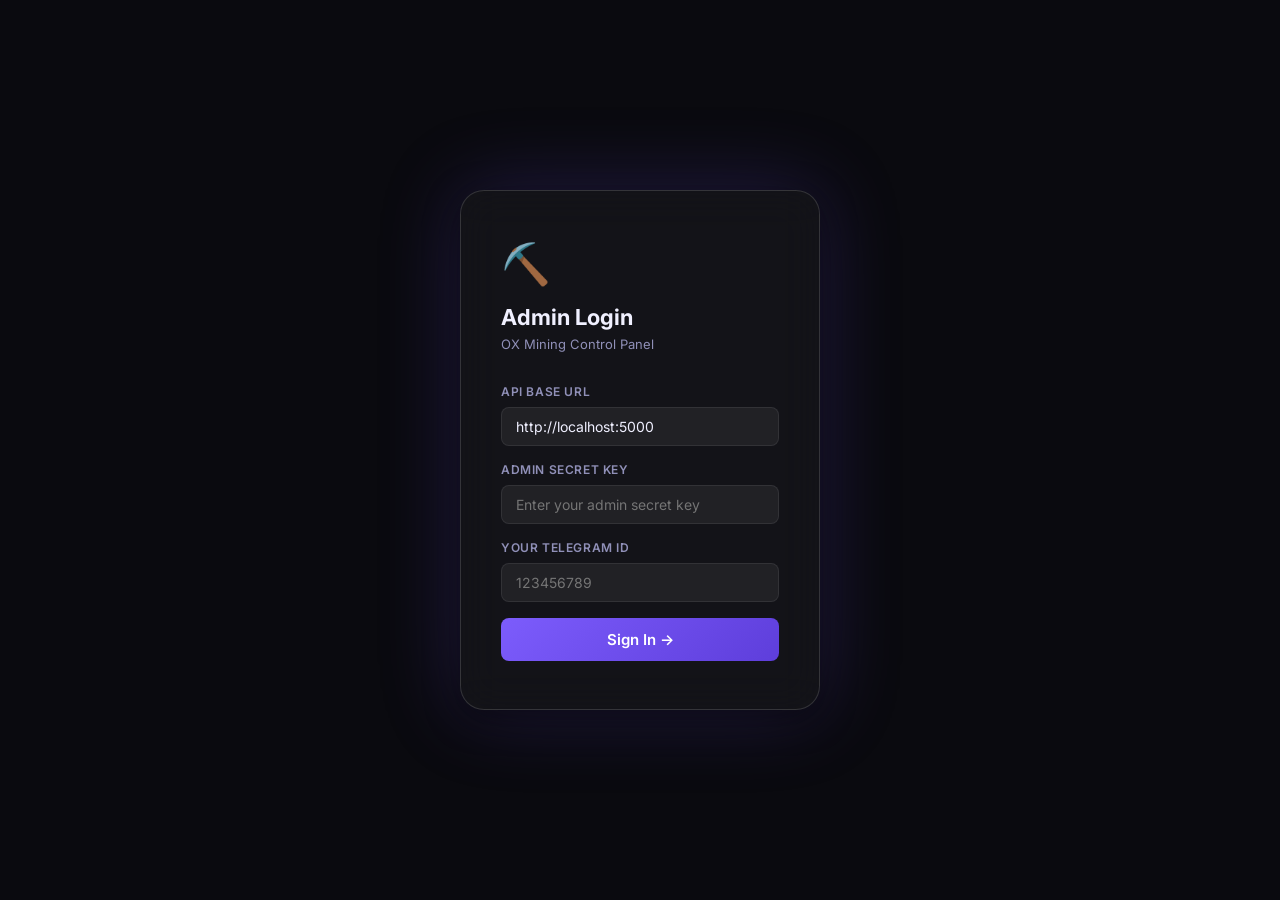
==== admin/index.html @ fcab84a9 "Initial production mining app" ====
<th><th>Telegram ID</th><th>Name</th><th>Username</th><th>Balance</th><th>Premium</th><th>Joined</th><th>Actions</th></tr>
<!DOCTYPE html>
<html lang="en">
<head>
  <meta charset="UTF-8" />
  <meta name="viewport" content="width=device-width, initial-scale=1.0" />
  <title>OX Mining — Admin Panel</title>
  <meta name="description" content="Secure admin dashboard for OX Mining management" />
  <link rel="preconnect" href="https://fonts.googleapis.com" />
  <link href="https://fonts.googleapis.com/css2?family=Inter:wght@300;400;500;600;700;800&display=swap" rel="stylesheet" />
  <style>
    :root {
      --bg-primary: #0a0a0f;
      --bg-secondary: #111118;
      --bg-card: rgba(255,255,255,0.04);
      --bg-card-hover: rgba(255,255,255,0.07);
      --border: rgba(255,255,255,0.08);
      --border-strong: rgba(255,255,255,0.14);
      --accent: #7c5cfc;
      --accent-light: #9b7fff;
      --accent-glow: rgba(124,92,252,0.25);
      --success: #22d3a5;
      --warning: #f5a623;
      --danger: #ff4d6a;
      --info: #3ec6f5;
      --text-primary: #f0f0ff;
      --text-secondary: #9090b8;
      --text-muted: #5a5a78;
      --radius: 14px;
      --radius-sm: 8px;
      --shadow: 0 8px 32px rgba(0,0,0,0.5);
    }

    *, *::before, *::after { box-sizing: border-box; margin: 0; padding: 0; }

    body {
      font-family: 'Inter', sans-serif;
      background: var(--bg-primary);
      color: var(--text-primary);
      min-height: 100vh;
      display: flex;
    }

    /* ── Login Screen ──────────────────────────────────────────── */
    #login-screen {
      position: fixed;
      inset: 0;
      display: flex;
      align-items: center;
      justify-content: center;
      background: var(--bg-primary);
      z-index: 1000;
    }
    #login-screen.hidden { display: none; }

    .login-card {
      background: var(--bg-card);
      border: 1px solid var(--border-strong);
      border-radius: 24px;
      padding: 48px 40px;
      width: 360px;
      backdrop-filter: blur(20px);
      box-shadow: var(--shadow), 0 0 80px var(--accent-glow);
    }
    .login-card h1 {
      font-size: 22px;
      font-weight: 700;
      margin-bottom: 6px;
    }
    .login-card p {
      color: var(--text-secondary);
      font-size: 13px;
      margin-bottom: 32px;
    }
    .login-logo {
      font-size: 40px;
      margin-bottom: 16px;
    }

    .form-group { margin-bottom: 16px; }
    .form-group label {
      display: block;
      font-size: 12px;
      font-weight: 600;
      color: var(--text-secondary);
      text-transform: uppercase;
      letter-spacing: 0.6px;
      margin-bottom: 8px;
    }
    .form-group input, .form-group select, .form-group textarea {
      width: 100%;
      background: rgba(255,255,255,0.06);
      border: 1px solid var(--border);
      border-radius: var(--radius-sm);
      color: var(--text-primary);
      font-family: 'Inter', sans-serif;
      font-size: 14px;
      padding: 10px 14px;
      outline: none;
      transition: border-color 0.2s;
    }
    .form-group input:focus, .form-group select:focus, .form-group textarea:focus {
      border-color: var(--accent);
    }
    .form-group textarea { resize: vertical; min-height: 80px; }

    .btn {
      display: inline-flex;
      align-items: center;
      gap: 8px;
      padding: 10px 20px;
      border-radius: var(--radius-sm);
      font-family: 'Inter', sans-serif;
      font-size: 14px;
      font-weight: 600;
      cursor: pointer;
      border: none;
      transition: all 0.2s;
    }
    .btn-primary {
      background: linear-gradient(135deg, var(--accent), #5e3edb);
      color: white;
      width: 100%;
      justify-content: center;
      padding: 12px;
      font-size: 15px;
    }
    .btn-primary:hover { opacity: 0.9; transform: translateY(-1px); }
    .btn-danger { background: rgba(255,77,106,0.15); color: var(--danger); border: 1px solid rgba(255,77,106,0.3); }
    .btn-danger:hover { background: rgba(255,77,106,0.25); }
    .btn-success { background: rgba(34,211,165,0.15); color: var(--success); border: 1px solid rgba(34,211,165,0.3); }
    .btn-success:hover { background: rgba(34,211,165,0.25); }
    .btn-sm { padding: 6px 12px; font-size: 12px; }

    /* ── Sidebar ───────────────────────────────────────────────── */
    #app { display: flex; width: 100%; }

    .sidebar {
      width: 240px;
      min-height: 100vh;
      background: var(--bg-secondary);
      border-right: 1px solid var(--border);
      display: flex;
      flex-direction: column;
      position: fixed;
      left: 0;
      top: 0;
      bottom: 0;
      z-index: 100;
    }
    .sidebar-logo {
      padding: 24px 20px 20px;
      border-bottom: 1px solid var(--border);
    }
    .sidebar-logo h2 {
      font-size: 16px;
      font-weight: 700;
      display: flex;
      align-items: center;
      gap: 8px;
    }
    .sidebar-logo span { font-size: 22px; }
    .sidebar-logo p {
      font-size: 11px;
      color: var(--text-muted);
      margin-top: 4px;
      margin-left: 30px;
    }

    .nav { padding: 12px 0; flex: 1; }
    .nav-item {
      display: flex;
      align-items: center;
      gap: 10px;
      padding: 10px 20px;
      font-size: 13.5px;
      font-weight: 500;
      color: var(--text-secondary);
      cursor: pointer;
      border-radius: 0;
      transition: all 0.15s;
      border-left: 3px solid transparent;
    }
    .nav-item:hover { background: var(--bg-card); color: var(--text-primary); }
    .nav-item.active {
      background: var(--accent-glow);
      color: var(--accent-light);
      border-left-color: var(--accent);
    }
    .nav-item .icon { font-size: 16px; width: 20px; text-align: center; }

    .sidebar-footer {
      padding: 16px 20px;
      border-top: 1px solid var(--border);
      font-size: 12px;
      color: var(--text-muted);
    }
    .sidebar-footer strong { color: var(--text-secondary); }

    /* ── Main Content ──────────────────────────────────────────── */
    .main {
      margin-left: 240px;
      flex: 1;
      padding: 32px;
      min-height: 100vh;
    }

    .page { display: none; }
    .page.active { display: block; }

    .page-header {
      display: flex;
      align-items: center;
      justify-content: space-between;
      margin-bottom: 28px;
    }
    .page-header h1 { font-size: 22px; font-weight: 700; }
    .page-header p { font-size: 13px; color: var(--text-secondary); margin-top: 2px; }

    /* ── Stats Cards ───────────────────────────────────────────── */
    .stats-grid {
      display: grid;
      grid-template-columns: repeat(auto-fit, minmax(200px, 1fr));
      gap: 16px;
      margin-bottom: 28px;
    }
    .stat-card {
      background: var(--bg-card);
      border: 1px solid var(--border);
      border-radius: var(--radius);
      padding: 20px;
      transition: all 0.2s;
    }
    .stat-card:hover { border-color: var(--border-strong); background: var(--bg-card-hover); }
    .stat-label { font-size: 12px; color: var(--text-secondary); font-weight: 500; text-transform: uppercase; letter-spacing: 0.5px; }
    .stat-value { font-size: 28px; font-weight: 800; margin: 6px 0 2px; }
    .stat-sub { font-size: 12px; color: var(--text-muted); }
    .stat-icon { font-size: 22px; margin-bottom: 8px; }

    /* ── Table ─────────────────────────────────────────────────── */
    .card {
      background: var(--bg-card);
      border: 1px solid var(--border);
      border-radius: var(--radius);
      overflow: hidden;
      margin-bottom: 24px;
    }
    .card-header {
      padding: 16px 20px;
      border-bottom: 1px solid var(--border);
      display: flex;
      align-items: center;
      justify-content: space-between;
    }
    .card-header h3 { font-size: 14px; font-weight: 600; }
    .card-body { padding: 20px; }

    table { width: 100%; border-collapse: collapse; font-size: 13px; }
    thead th {
      text-align: left;
      padding: 10px 14px;
      color: var(--text-muted);
      font-weight: 600;
      font-size: 11px;
      text-transform: uppercase;
      letter-spacing: 0.5px;
      border-bottom: 1px solid var(--border);
    }
    tbody tr { border-bottom: 1px solid var(--border); transition: background 0.15s; }
    tbody tr:last-child { border-bottom: none; }
    tbody tr:hover { background: var(--bg-card-hover); }
    tbody td { padding: 12px 14px; color: var(--text-primary); }

    /* ── Badges ────────────────────────────────────────────────── */
    .badge {
      display: inline-block;
      padding: 3px 9px;
      border-radius: 99px;
      font-size: 11px;
      font-weight: 600;
    }
    .badge-success { background: rgba(34,211,165,0.15); color: var(--success); }
    .badge-warning { background: rgba(245,166,35,0.15); color: var(--warning); }
    .badge-danger { background: rgba(255,77,106,0.15); color: var(--danger); }
    .badge-info { background: rgba(62,198,245,0.15); color: var(--info); }
    .badge-muted { background: rgba(255,255,255,0.07); color: var(--text-muted); }

    /* ── Search & Filter ───────────────────────────────────────── */
    .toolbar {
      display: flex;
      gap: 10px;
      margin-bottom: 16px;
      align-items: center;
    }
    .search-input {
      flex: 1;
      background: var(--bg-card);
      border: 1px solid var(--border);
      border-radius: var(--radius-sm);
      color: var(--text-primary);
      font-family: 'Inter', sans-serif;
      font-size: 13px;
      padding: 8px 14px;
      outline: none;
    }
    .search-input:focus { border-color: var(--accent); }

    /* ── Notification ──────────────────────────────────────────── */
    .toast {
      position: fixed;
      bottom: 24px;
      right: 24px;
      background: var(--bg-secondary);
      border: 1px solid var(--border-strong);
      border-radius: var(--radius-sm);
      padding: 12px 20px;
      font-size: 13px;
      font-weight: 500;
      box-shadow: var(--shadow);
      z-index: 9999;
      transform: translateY(80px);
      opacity: 0;
      transition: all 0.3s;
    }
    .toast.show { transform: translateY(0); opacity: 1; }
    .toast.success { border-color: rgba(34,211,165,0.4); color: var(--success); }
    .toast.error { border-color: rgba(255,77,106,0.4); color: var(--danger); }

    /* ── Modal ─────────────────────────────────────────────────── */
    .modal-overlay {
      position: fixed;
      inset: 0;
      background: rgba(0,0,0,0.7);
      z-index: 500;
      display: flex;
      align-items: center;
      justify-content: center;
      opacity: 0;
      pointer-events: none;
      transition: opacity 0.2s;
    }
    .modal-overlay.show { opacity: 1; pointer-events: auto; }
    .modal {
      background: var(--bg-secondary);
      border: 1px solid var(--border-strong);
      border-radius: 20px;
      padding: 32px;
      width: 480px;
      max-width: 95vw;
      box-shadow: var(--shadow);
    }
    .modal h3 { font-size: 18px; font-weight: 700; margin-bottom: 6px; }
    .modal p { color: var(--text-secondary); font-size: 13px; margin-bottom: 24px; }
    .modal-actions { display: flex; gap: 10px; justify-content: flex-end; margin-top: 20px; }

    /* ── Broadcast ─────────────────────────────────────────────── */
    .broadcast-preview {
      background: var(--bg-card);
      border: 1px solid var(--border);
      border-radius: var(--radius-sm);
      padding: 14px;
      font-size: 13px;
      margin-top: 12px;
      min-height: 60px;
      color: var(--text-secondary);
    }

    /* ── Settings ──────────────────────────────────────────────── */
    .settings-grid {
      display: grid;
      grid-template-columns: repeat(auto-fit, minmax(280px, 1fr));
      gap: 16px;
    }
    .setting-row {
      display: flex;
      justify-content: space-between;
      align-items: center;
      padding: 12px 0;
      border-bottom: 1px solid var(--border);
    }
    .setting-row:last-child { border-bottom: none; }
    .setting-info label { font-size: 14px; font-weight: 500; display: block; }
    .setting-info span { font-size: 12px; color: var(--text-muted); }

    /* ── Spinner ───────────────────────────────────────────────── */
    .spinner {
      width: 16px; height: 16px;
      border: 2px solid rgba(255,255,255,0.2);
      border-top-color: white;
      border-radius: 50%;
      display: inline-block;
      animation: spin 0.6s linear infinite;
    }
    @keyframes spin { to { transform: rotate(360deg); } }

    .loading-row td { text-align: center; color: var(--text-muted); padding: 40px; }

    /* ── Error state ───────────────────────────────────────────── */
    .error-notice {
      background: rgba(255,77,106,0.08);
      border: 1px solid rgba(255,77,106,0.2);
      border-radius: var(--radius-sm);
      padding: 12px 16px;
      font-size: 13px;
      color: var(--danger);
      margin-bottom: 16px;
    }
  </style>
</head>
<body>

<!-- Login Screen -->
<div id="login-screen">
  <div class="login-card">
    <div class="login-logo">⛏️</div>
    <h1>Admin Login</h1>
    <p>OX Mining Control Panel</p>
    <div id="login-error" class="error-notice" style="display:none;"></div>
    <div class="form-group">
      <label>API Base URL</label>
      <input type="text" id="api-url" value="http://localhost:5000" placeholder="https://your-api.com" />
    </div>
    <div class="form-group">
      <label>Admin Secret Key</label>
      <input type="password" id="admin-key" placeholder="Enter your admin secret key" />
    </div>
    <div class="form-group">
      <label>Your Telegram ID</label>
      <input type="number" id="admin-telegram-id" placeholder="123456789" />
    </div>
    <button class="btn btn-primary" onclick="doLogin()">
      <span id="login-btn-text">Sign In →</span>
    </button>
  </div>
</div>

<!-- Main App -->
<div id="app" style="display:none;">
  <!-- Sidebar -->
  <aside class="sidebar">
    <div class="sidebar-logo">
      <h2><span>🐂</span> OX Mining Admin</h2>
      <p id="admin-id-display">Logged in</p>
    </div>
    <nav class="nav">
      <div class="nav-item active" onclick="switchPage('dashboard')" id="nav-dashboard">
        <span class="icon">📊</span> Dashboard
      </div>
      <div class="nav-item" onclick="switchPage('users')" id="nav-users">
        <span class="icon">👥</span> Users
      </div>
      <div class="nav-item" onclick="switchPage('withdrawals')" id="nav-withdrawals">
        <span class="icon">💸</span> Withdrawals
      </div>
      <div class="nav-item" onclick="switchPage('transactions')" id="nav-transactions">
        <span class="icon">📒</span> Transactions
      </div>
      <div class="nav-item" onclick="switchPage('tasks')" id="nav-tasks">
        <span class="icon">✅</span> Tasks
      </div>
      <div class="nav-item" onclick="switchPage('broadcast')" id="nav-broadcast">
        <span class="icon">📢</span> Broadcast
      </div>
      <div class="nav-item" onclick="switchPage('settings')" id="nav-settings">
        <span class="icon">⚙️</span> Settings
      </div>
    </nav>
    <div class="sidebar-footer">
      <strong id="sidebar-api-url">—</strong><br>
      <button class="btn btn-sm btn-danger" style="margin-top:10px;width:100%;justify-content:center;" onclick="logout()">Logout</button>
    </div>
  </aside>

  <!-- Main Content -->
  <main class="main">

    <!-- Dashboard -->
    <div class="page active" id="page-dashboard">
      <div class="page-header">
        <div>
          <h1>Dashboard</h1>
          <p id="dashboard-updated">Loading stats...</p>
        </div>
        <button class="btn btn-primary btn-sm" onclick="loadDashboard()">🔄 Refresh</button>
      </div>
      <div class="stats-grid" id="stats-grid">
        <div class="stat-card"><div class="stat-icon">👥</div><div class="stat-label">Total Users</div><div class="stat-value" id="s-users">—</div></div>
        <div class="stat-card"><div class="stat-icon">⛏️</div><div class="stat-label">Active Miners</div><div class="stat-value" id="s-mining">—</div></div>
        <div class="stat-card"><div class="stat-icon">🪙</div><div class="stat-label">Coins Distributed</div><div class="stat-value" id="s-coins">—</div></div>
        <div class="stat-card"><div class="stat-icon">💸</div><div class="stat-label">Pending Withdrawals</div><div class="stat-value" id="s-withdrawals">—</div></div>
        <div class="stat-card"><div class="stat-icon">⭐</div><div class="stat-label">Stars Collected</div><div class="stat-value" id="s-stars">—</div></div>
        <div class="stat-card"><div class="stat-icon">👥</div><div class="stat-label">Total Referrals</div><div class="stat-value" id="s-referrals">—</div></div>
      </div>

      <div class="card">
        <div class="card-header"><h3>🏆 Top Miners (Live)</h3></div>
        <table>
          <thead><tr><th>#</th><th>User</th><th>Coins Mined</th><th>Rate</th><th>Status</th></tr></thead>
          <tbody id="top-miners-table">
            <tr class="loading-row"><td colspan="5"><span class="spinner"></span> Loading...</td></tr>
          </tbody>
        </table>
      </div>
    </div>

    <!-- Users -->
    <div class="page" id="page-users">
      <div class="page-header">
        <div><h1>Users</h1><p>Manage all registered users</p></div>
        <button class="btn btn-primary btn-sm" onclick="loadUsers()">🔄 Refresh</button>
      </div>
      <div class="toolbar">
        <input class="search-input" type="text" placeholder="Search by Telegram ID or username..." id="user-search" oninput="filterUsers()" />
      </div>
      <div class="card">
        <table>
          <thead><tr><th>Telegram ID</th><th>Name</th><th>Username</th><th>Balance</th><th>Premium</th><th>Joined</th><th>Actions</th></tr></thead>
          <tbody id="users-table">
            <tr class="loading-row"><td colspan="7"><span class="spinner"></span></td></tr>
          </tbody>
        </table>
      </div>
    </div>

    <!-- Withdrawals -->
    <div class="page" id="page-withdrawals">
      <div class="page-header">
        <div><h1>Withdrawals</h1><p>Review and process withdrawal requests</p></div>
        <button class="btn btn-primary btn-sm" onclick="loadWithdrawals()">🔄 Refresh</button>
      </div>
      <div class="toolbar">
        <select class="search-input" id="withdrawal-filter" onchange="loadWithdrawals()" style="flex:0;width:auto;padding:8px 12px;">
          <option value="">All</option>
          <option value="PENDING">Pending</option>
          <option value="REVIEW">Under Review</option>
          <option value="APPROVED">Approved</option>
          <option value="REJECTED">Rejected</option>
          <option value="PAID">Paid</option>
        </select>
      </div>
      <div class="card">
        <table>
          <thead><tr><th>ID</th><th>User</th><th>Coins</th><th>Method</th><th>Status</th><th>Requested</th><th>Actions</th></tr></thead>
          <tbody id="withdrawals-table">
            <tr class="loading-row"><td colspan="7"><span class="spinner"></span></td></tr>
          </tbody>
        </table>
      </div>
    </div>

    <!-- Transactions -->
    <div class="page" id="page-transactions">
      <div class="page-header">
        <div><h1>Transactions</h1><p>Coin ledger — all movements</p></div>
        <button class="btn btn-primary btn-sm" onclick="loadTransactions()">🔄 Refresh</button>
      </div>
      <div class="card">
        <table>
          <thead><tr><th>ID</th><th>User</th><th>Type</th><th>Amount</th><th>Balance After</th><th>Reference</th><th>Date</th></tr></thead>
          <tbody id="transactions-table">
            <tr class="loading-row"><td colspan="7"><span class="spinner"></span></td></tr>
          </tbody>
        </table>
      </div>
    </div>

    <!-- Tasks -->
    <div class="page" id="page-tasks">
      <div class="page-header">
        <div><h1>Tasks</h1><p>Manage available user tasks</p></div>
        <button class="btn btn-primary btn-sm" onclick="openTaskModal()">+ New Task</button>
      </div>
      <div class="card">
        <table>
          <thead><tr><th>ID</th><th>Name</th><th>Type</th><th>Reward</th><th>Repeatable</th><th>Status</th><th>Actions</th></tr></thead>
          <tbody id="tasks-table">
            <tr class="loading-row"><td colspan="7"><span class="spinner"></span></td></tr>
          </tbody>
        </table>
      </div>
    </div>

    <!-- Broadcast -->
    <div class="page" id="page-broadcast">
      <div class="page-header">
        <div><h1>Broadcast</h1><p>Send message to all users via bot</p></div>
      </div>
      <div class="card">
        <div class="card-body">
          <div class="form-group">
            <label>Message (HTML supported)</label>
            <textarea id="broadcast-msg" rows="5" placeholder="Enter your message here..." oninput="updatePreview()"></textarea>
          </div>
          <div class="form-group">
            <label>Preview</label>
            <div class="broadcast-preview" id="broadcast-preview">Your message will appear here...</div>
          </div>
          <button class="btn btn-primary" style="width:auto;" onclick="sendBroadcast()">📢 Send Broadcast</button>
        </div>
      </div>
    </div>

    <!-- Settings -->
    <div class="page" id="page-settings">
      <div class="page-header">
        <div><h1>App Settings</h1><p>Configure mining economy parameters</p></div>
        <button class="btn btn-success btn-sm" onclick="saveSettings()">💾 Save Changes</button>
      </div>
      <div class="settings-grid">
        <div class="card">
          <div class="card-header"><h3>🐂 Mining Economy</h3></div>
          <div class="card-body">
            <div class="setting-row">
              <div class="setting-info"><label>Default Mining Rate</label><span>OX per hour (free tier)</span></div>
              <input type="number" id="set-default-rate" value="10" style="width:80px;background:var(--bg-card);border:1px solid var(--border);color:var(--text-primary);padding:6px 10px;border-radius:6px;font-size:13px;outline:none;" />
            </div>
            <div class="setting-row">
              <div class="setting-info"><label>Session Duration (hours)</label><span>Max mining session length</span></div>
              <input type="number" id="set-session-hours" value="8" style="width:80px;background:var(--bg-card);border:1px solid var(--border);color:var(--text-primary);padding:6px 10px;border-radius:6px;font-size:13px;outline:none;" />
            </div>
            <div class="setting-row">
              <div class="setting-info"><label>Ad Reward Coins</label><span>Coins per ad viewed</span></div>
              <input type="number" id="set-ad-reward" value="100" style="width:80px;background:var(--bg-card);border:1px solid var(--border);color:var(--text-primary);padding:6px 10px;border-radius:6px;font-size:13px;outline:none;" />
            </div>
            <div class="setting-row">
              <div class="setting-info"><label>Ad Cooldown (minutes)</label><span>Minimum time between ads</span></div>
              <input type="number" id="set-ad-cooldown" value="5" style="width:80px;background:var(--bg-card);border:1px solid var(--border);color:var(--text-primary);padding:6px 10px;border-radius:6px;font-size:13px;outline:none;" />
            </div>
            <div class="setting-row">
              <div class="setting-info"><label>Daily Ad Limit</label><span>Max ads per user per day</span></div>
              <input type="number" id="set-ad-limit" value="10" style="width:80px;background:var(--bg-card);border:1px solid var(--border);color:var(--text-primary);padding:6px 10px;border-radius:6px;font-size:13px;outline:none;" />
            </div>
          </div>
        </div>
        <div class="card">
          <div class="card-header"><h3>👥 Referral & Withdrawals</h3></div>
          <div class="card-body">
            <div class="setting-row">
              <div class="setting-info"><label>Referral Reward Coins</label><span>Bonus per referral</span></div>
              <input type="number" id="set-referral-reward" value="500" style="width:80px;background:var(--bg-card);border:1px solid var(--border);color:var(--text-primary);padding:6px 10px;border-radius:6px;font-size:13px;outline:none;" />
            </div>
            <div class="setting-row">
              <div class="setting-info"><label>Min Withdrawal (coins)</label><span>Minimum to request</span></div>
              <input type="number" id="set-min-withdraw" value="1000000" style="width:100px;background:var(--bg-card);border:1px solid var(--border);color:var(--text-primary);padding:6px 10px;border-radius:6px;font-size:13px;outline:none;" />
            </div>
            <div class="setting-row">
              <div class="setting-info"><label>Withdrawal Fee (%)</label><span>Platform fee on withdrawals</span></div>
              <input type="number" id="set-withdraw-fee" value="5" style="width:80px;background:var(--bg-card);border:1px solid var(--border);color:var(--text-primary);padding:6px 10px;border-radius:6px;font-size:13px;outline:none;" />
            </div>
          </div>
        </div>
        <div class="card" style="grid-column:1 / -1;">
          <div class="card-header"><h3>🚀 Boost Plans</h3><button class="btn btn-primary btn-sm" onclick="loadBoostPlans()">🔄 Refresh</button></div>
          <div class="card-body" style="padding:0;">
            <table>
              <thead><tr><th>Plan</th><th>Rate / hour</th><th>Stars</th><th>Duration</th><th>Status</th><th>Action</th></tr></thead>
              <tbody id="boost-plans-table"><tr class="loading-row"><td colspan="6"><span class="spinner"></span> Loading...</td></tr></tbody>
            </table>
          </div>
        </div>
      </div>
    </div>

  </main>
</div>

<!-- Withdraw Action Modal -->
<div class="modal-overlay" id="withdraw-modal">
  <div class="modal">
    <h3 id="modal-title">Withdrawal Action</h3>
    <p id="modal-desc">Update the status of this withdrawal request.</p>
    <div class="form-group">
      <label>New Status</label>
      <select id="modal-status">
        <option value="REVIEW">Under Review</option>
        <option value="APPROVED">Approved</option>
        <option value="PAID">Paid</option>
        <option value="REJECTED">Rejected</option>
      </select>
    </div>
    <div class="form-group">
      <label>Admin Note (optional)</label>
      <input type="text" id="modal-note" placeholder="Reason or confirmation..." />
    </div>
    <div class="modal-actions">
      <button class="btn btn-danger btn-sm" onclick="closeModal()">Cancel</button>
      <button class="btn btn-success btn-sm" onclick="submitWithdrawAction()">✓ Update</button>
    </div>
  </div>
</div>

<!-- Ban User Modal -->
<div class="modal-overlay" id="ban-modal">
  <div class="modal">
    <h3>⚠️ Ban User</h3>
    <p id="ban-desc">This will prevent the user from using the app. Are you sure?</p>
    <div class="modal-actions">
      <button class="btn btn-sm" style="background:var(--bg-card);border:1px solid var(--border);" onclick="closeBanModal()">Cancel</button>
      <button class="btn btn-danger btn-sm" onclick="confirmBan()">🚫 Ban User</button>
    </div>
  </div>
</div>

<!-- Task Create Modal -->
<div class="modal-overlay" id="task-modal">
  <div class="modal">
    <h3>+ New Task</h3>
    <p>Create a new task for users to complete.</p>
    <div class="form-group">
      <label>Display Name</label>
      <input type="text" id="task-display-name" placeholder="e.g. Follow on Instagram" />
    </div>
    <div class="form-group">
      <label>Unique Slug (name)</label>
      <input type="text" id="task-name" placeholder="e.g. follow_instagram" />
    </div>
    <div class="form-group">
      <label>Task Type</label>
      <select id="task-type">
        <option value="JOIN_CHANNEL">JOIN_CHANNEL</option>
        <option value="JOIN_GROUP">JOIN_GROUP</option>
        <option value="FOLLOW">FOLLOW</option>
        <option value="VISIT_WEBSITE">VISIT_WEBSITE</option>
        <option value="PLAY_GAME">PLAY_GAME</option>
        <option value="DAILY_LOGIN">DAILY_LOGIN</option>
        <option value="INVITE_FRIEND">INVITE_FRIEND</option>
      </select>
    </div>
    <div class="form-group">
      <label>Reward (OX)</label>
      <input type="number" id="task-reward" placeholder="500" min="1" />
    </div>
    <div class="form-group">
      <label>Target URL (optional)</label>
      <input type="text" id="task-url" placeholder="https://t.me/yourchannel" />
    </div>
    <div class="form-group">
      <label>Description (optional)</label>
      <input type="text" id="task-desc" placeholder="Short description" />
    </div>
    <div class="form-group" style="display:flex;align-items:center;gap:10px;">
      <input type="checkbox" id="task-repeatable" style="width:auto;" />
      <label style="text-transform:none;font-size:14px;margin:0;">Repeatable (can be done multiple times)</label>
    </div>
    <div class="modal-actions">
      <button class="btn btn-danger btn-sm" onclick="closeTaskModal()">Cancel</button>
      <button class="btn btn-success btn-sm" onclick="submitNewTask()">✓ Create Task</button>
    </div>
  </div>
</div>
<div class="toast" id="toast"></div>

<script>
// ── State ─────────────────────────────────────────────────────────────
let API_BASE = '';
let ADMIN_KEY = '';
let ADMIN_TG_ID = '';
let allUsers = [];
let currentWithdrawId = null;
let currentBanUserId = null;

// ── Auth ──────────────────────────────────────────────────────────────
function doLogin() {
  const url = document.getElementById('api-url').value.trim().replace(/\/$/, '');
  const key = document.getElementById('admin-key').value.trim();
  const tid = document.getElementById('admin-telegram-id').value.trim();

  if (!url || !key || !tid) {
    showLoginError('All fields are required.');
    return;
  }

  API_BASE = url;
  ADMIN_KEY = key;
  ADMIN_TG_ID = tid;

  document.getElementById('login-screen').classList.add('hidden');
  document.getElementById('app').style.display = 'flex';
  document.getElementById('admin-id-display').textContent = `TG: ${ADMIN_TG_ID}`;
  document.getElementById('sidebar-api-url').textContent = API_BASE;

  loadDashboard();
  loadUsers();
  loadWithdrawals();
  loadTransactions();
  loadTasks();
  loadBoostPlans();
}

function showLoginError(msg) {
  const el = document.getElementById('login-error');
  el.style.display = 'block';
  el.textContent = msg;
}

function logout() {
  API_BASE = ADMIN_KEY = ADMIN_TG_ID = '';
  document.getElementById('login-screen').classList.remove('hidden');
  document.getElementById('app').style.display = 'none';
}

// ── API Helper ────────────────────────────────────────────────────────
async function api(path, method = 'GET', body = null) {
  const opts = {
    method,
    headers: {
      'Content-Type': 'application/json',
      'X-Admin-Key': ADMIN_KEY,
      'X-Admin-Telegram-Id': ADMIN_TG_ID,
    },
  };
  if (body) opts.body = JSON.stringify(body);
  const res = await fetch(`${API_BASE}${path}`, opts);
  const data = await res.json();
  if (!res.ok) throw new Error(data.error || 'Request failed');
  return data;
}

// ── Navigation ────────────────────────────────────────────────────────
function switchPage(name) {
  document.querySelectorAll('.page').forEach(p => p.classList.remove('active'));
  document.querySelectorAll('.nav-item').forEach(n => n.classList.remove('active'));
  document.getElementById(`page-${name}`).classList.add('active');
  document.getElementById(`nav-${name}`).classList.add('active');
}

// ── Toast ─────────────────────────────────────────────────────────────
function showToast(msg, type = 'success') {
  const el = document.getElementById('toast');
  el.textContent = msg;
  el.className = `toast ${type} show`;
  setTimeout(() => el.classList.remove('show'), 3000);
}

// ── Dashboard ─────────────────────────────────────────────────────────
async function loadDashboard() {
  try {
    const data = await api('/api/v1/admin/stats');
    document.getElementById('s-users').textContent = fmtNum(data.total_users);
    document.getElementById('s-mining').textContent = fmtNum(data.active_miners);
    document.getElementById('s-coins').textContent = fmtCoins(data.total_coins_distributed);
    document.getElementById('s-withdrawals').textContent = fmtNum(data.pending_withdrawals);
    document.getElementById('s-stars').textContent = fmtNum(data.total_stars_collected);
    document.getElementById('s-referrals').textContent = fmtNum(data.total_referrals);
    document.getElementById('dashboard-updated').textContent = `Last updated: ${new Date().toLocaleTimeString()}`;

    const top = data.top_miners || [];
    const tbody = document.getElementById('top-miners-table');
    tbody.innerHTML = top.length === 0
      ? '<tr class="loading-row"><td colspan="5">No data yet</td></tr>'
      : top.map((m, i) => `
          <tr>
            <td><strong>#${i+1}</strong></td>
            <td>${m.first_name}${m.username ? ` <span style="color:var(--text-muted)">@${m.username}</span>` : ''}</td>
            <td>${fmtCoins(m.mined_coins_total)}</td>
            <td>${m.mining_rate}/hr</td>
            <td>${m.is_mining ? '<span class="badge badge-success">Mining</span>' : '<span class="badge badge-muted">Idle</span>'}</td>
          </tr>`).join('');
  } catch (e) {
    document.getElementById('dashboard-updated').textContent = `⚠ Error: ${e.message}`;
  }
}

// ── Users ─────────────────────────────────────────────────────────────
async function loadUsers() {
  try {
    const data = await api('/api/v1/admin/users?limit=200');
    allUsers = data.users || [];
    renderUsers(allUsers);
  } catch (e) {
    document.getElementById('users-table').innerHTML =
      `<tr class="loading-row"><td colspan="7" style="color:var(--danger)">Error: ${e.message}</td></tr>`;
  }
}

function renderUsers(users) {
  const tbody = document.getElementById('users-table');
  if (!users.length) {
    tbody.innerHTML = '<tr class="loading-row"><td colspan="7">No users found</td></tr>';
    return;
  }
  tbody.innerHTML = users.map(u => `
    <tr>
      <td><code>${u.telegram_id}</code></td>
      <td>${u.first_name || ''} ${u.last_name || ''}</td>
      <td>${u.username ? `@${u.username}` : '<span style="color:var(--text-muted)">—</span>'}</td>
      <td>${fmtCoins(u.available_coins || 0)}</td>
      <td>${u.is_premium ? '<span class="badge badge-info">⭐ Premium</span>' : '—'}</td>
      <td>${fmtDate(u.created_at)}</td>
      <td>
        <button class="btn btn-primary btn-sm" onclick="activateUserPlan(${u.telegram_id})">🎁 Plan</button>
        ${u.is_banned
          ? `<button class="btn btn-success btn-sm" onclick="unbanUser(${u.telegram_id})">✓ Unban</button>`
          : `<button class="btn btn-danger btn-sm" onclick="openBanModal(${u.telegram_id}, '${(u.first_name||'').replace(/'/g,'')}')">🚫 Ban</button>`
        }
      </td>
    </tr>`).join('');
}

function filterUsers() {
  const q = document.getElementById('user-search').value.toLowerCase();
  const filtered = allUsers.filter(u =>
    String(u.telegram_id).includes(q) ||
    (u.username || '').toLowerCase().includes(q) ||
    (u.first_name || '').toLowerCase().includes(q)
  );
  renderUsers(filtered);
}

async function activateUserPlan(userId) {
  const planName = window.prompt('Plan name: normal, bronze, silver, or gold', 'bronze');
  if (!planName) return;

  try {
    await api(`/api/v1/admin/users/${userId}/boost`, 'POST', { plan_name: planName.trim().toLowerCase() });
    showToast(`Plan activated for user ${userId}`);
    loadUsers();
  } catch (e) {
    showToast(`Error: ${e.message}`, 'error');
  }
}

// ── Boost Plans ──────────────────────────────────────────────────────
async function loadBoostPlans() {
  const tbody = document.getElementById('boost-plans-table');
  if (!tbody) return;

  try {
    const data = await api('/api/v1/admin/boosts');
    const plans = data.plans || [];
    tbody.innerHTML = plans.length ? plans.map(plan => `
      <tr>
        <td><strong>${plan.emoji || ''} ${plan.display_name}</strong></td>
        <td>${fmtNum(plan.mining_rate)}</td>
        <td>${fmtNum(plan.price_stars)} ⭐</td>
        <td>${plan.duration_days ? `${plan.duration_days} days` : 'Free'}</td>
        <td><span class="badge ${plan.is_active ? 'badge-success' : 'badge-muted'}">${plan.is_active ? 'Active' : 'Inactive'}</span></td>
        <td><button class="btn ${plan.is_active ? 'btn-danger' : 'btn-success'} btn-sm" onclick="toggleBoostPlan(${plan.id}, ${!plan.is_active})">${plan.is_active ? 'Deactivate' : 'Activate'}</button></td>
      </tr>
    `).join('') : '<tr class="loading-row"><td colspan="6">No boost plans found</td></tr>';
  } catch (e) {
    tbody.innerHTML = `<tr class="loading-row"><td colspan="6" style="color:var(--danger)">Error: ${e.message}</td></tr>`;
  }
}

async function toggleBoostPlan(planId, isActive) {
  try {
    await api(`/api/v1/admin/boosts/${planId}`, 'PATCH', { is_active: isActive });
    showToast(`Boost plan ${isActive ? 'activated' : 'deactivated'}`);
    loadBoostPlans();
  } catch (e) {
    showToast(`Error: ${e.message}`, 'error');
  }
}

function openBanModal(id, name) {
  currentBanUserId = id;
  document.getElementById('ban-desc').textContent = `Ban user ${name} (${id})? They will lose access to the app.`;
  document.getElementById('ban-modal').classList.add('show');
}
function closeBanModal() { document.getElementById('ban-modal').classList.remove('show'); }

async function confirmBan() {
  try {
    await api(`/api/v1/admin/users/${currentBanUserId}/ban`, 'POST');
    closeBanModal();
    showToast('User banned successfully');
    loadUsers();
  } catch (e) { showToast(`Error: ${e.message}`, 'error'); }
}

async function unbanUser(id) {
  try {
    await api(`/api/v1/admin/users/${id}/unban`, 'POST');
    showToast('User unbanned');
    loadUsers();
  } catch (e) { showToast(`Error: ${e.message}`, 'error'); }
}

// ── Withdrawals ───────────────────────────────────────────────────────
async function loadWithdrawals() {
  const filter = document.getElementById('withdrawal-filter').value;
  const q = filter ? `?status=${filter}` : '';
  try {
    const data = await api(`/api/v1/admin/withdrawals${q}`);
    const withdrawals = data.withdrawals || [];
    const tbody = document.getElementById('withdrawals-table');
    if (!withdrawals.length) {
      tbody.innerHTML = '<tr class="loading-row"><td colspan="7">No withdrawals found</td></tr>';
      return;
    }
    const statusBadge = s => {
      const m = {PENDING:'warning',REVIEW:'info',APPROVED:'success',PAID:'success',REJECTED:'danger',CANCELLED:'muted'};
      return `<span class="badge badge-${m[s]||'muted'}">${s}</span>`;
    };
    tbody.innerHTML = withdrawals.map(w => `
      <tr>
        <td>#${w.id}</td>
        <td><code>${w.user_id}</code></td>
        <td>${fmtCoins(w.requested_coins)}</td>
        <td>${w.method}</td>
        <td>${statusBadge(w.status)}</td>
        <td>${fmtDate(w.created_at)}</td>
        <td>
          ${['PENDING','REVIEW'].includes(w.status)
            ? `<button class="btn btn-sm" style="background:var(--accent-glow);color:var(--accent-light);border:1px solid var(--accent)" onclick="openWithdrawModal(${w.id}, '${w.user_id}', ${w.requested_coins})">Update</button>`
            : '—'}
        </td>
      </tr>`).join('');
  } catch (e) {
    document.getElementById('withdrawals-table').innerHTML =
      `<tr class="loading-row"><td colspan="7" style="color:var(--danger)">Error: ${e.message}</td></tr>`;
  }
}

function openWithdrawModal(id, userId, coins) {
  currentWithdrawId = id;
  document.getElementById('modal-title').textContent = `Withdrawal #${id}`;
  document.getElementById('modal-desc').textContent = `User ${userId} requested ${fmtCoins(coins)} coins.`;
  document.getElementById('modal-note').value = '';
  document.getElementById('withdraw-modal').classList.add('show');
}
function closeModal() { document.getElementById('withdraw-modal').classList.remove('show'); }

async function submitWithdrawAction() {
  const status = document.getElementById('modal-status').value;
  const note = document.getElementById('modal-note').value;
  try {
    await api(`/api/v1/admin/withdrawals/${currentWithdrawId}`, 'PATCH', { status, admin_note: note });
    closeModal();
    showToast(`Withdrawal updated to ${status}`);
    loadWithdrawals();
  } catch (e) { showToast(`Error: ${e.message}`, 'error'); }
}

// ── Transactions ──────────────────────────────────────────────────────
async function loadTransactions() {
  try {
    const data = await api('/api/v1/admin/transactions?limit=100');
    const txs = data.transactions || [];
    const typeBadge = t => {
      const m = {MINING:'success',AD_REWARD:'info',REFERRAL:'info',DAILY_REWARD:'info',BOOST:'warning',PURCHASE:'warning',WITHDRAW:'danger',REFUND:'success',ADMIN_ADJUSTMENT:'muted',TASK:'info'};
      return `<span class="badge badge-${m[t]||'muted'}">${t}</span>`;
    };
    document.getElementById('transactions-table').innerHTML = txs.length === 0
      ? '<tr class="loading-row"><td colspan="7">No transactions</td></tr>'
      : txs.map(tx => `
          <tr>
            <td>#${tx.id}</td>
            <td><code>${tx.user_id}</code></td>
            <td>${typeBadge(tx.type)}</td>
            <td style="color:${tx.amount > 0 ? 'var(--success)' : 'var(--danger)'}">${tx.amount > 0 ? '+' : ''}${fmtCoins(tx.amount)}</td>
            <td>${fmtCoins(tx.balance_after)}</td>
            <td><span style="color:var(--text-muted);font-size:12px">${tx.reference || '—'}</span></td>
            <td>${fmtDate(tx.created_at)}</td>
          </tr>`).join('');
  } catch (e) {
    document.getElementById('transactions-table').innerHTML =
      `<tr class="loading-row"><td colspan="7" style="color:var(--danger)">Error: ${e.message}</td></tr>`;
  }
}

// ── Tasks ─────────────────────────────────────────────────────────────
async function loadTasks() {
  try {
    const data = await api('/api/v1/admin/tasks');
    const tasks = data.tasks || [];
    document.getElementById('tasks-table').innerHTML = tasks.length === 0
      ? '<tr class="loading-row"><td colspan="7">No tasks</td></tr>'
      : tasks.map(t => `
          <tr>
            <td>#${t.id}</td>
            <td><strong>${t.display_name}</strong></td>
            <td><span class="badge badge-info">${t.task_type}</span></td>
            <td>🪙 ${fmtCoins(t.reward_coins)}</td>
            <td>${t.is_repeatable ? '🔁 Yes' : 'Once'}</td>
            <td>${t.is_active ? '<span class="badge badge-success">Active</span>' : '<span class="badge badge-muted">Hidden</span>'}</td>
            <td>
              <button class="btn btn-sm btn-danger" onclick="toggleTask(${t.id}, ${!t.is_active})">${t.is_active ? 'Disable' : 'Enable'}</button>
            </td>
          </tr>`).join('');
  } catch (e) {
    document.getElementById('tasks-table').innerHTML =
      `<tr class="loading-row"><td colspan="7" style="color:var(--danger)">Error: ${e.message}</td></tr>`;
  }
}

async function toggleTask(id, newState) {
  try {
    await api(`/api/v1/admin/tasks/${id}`, 'PATCH', { is_active: newState });
    showToast(`Task ${newState ? 'enabled' : 'disabled'}`);
    loadTasks();
  } catch (e) { showToast(`Error: ${e.message}`, 'error'); }
}

function openTaskModal() {
  document.getElementById('task-display-name').value = '';
  document.getElementById('task-name').value = '';
  document.getElementById('task-reward').value = '';
  document.getElementById('task-url').value = '';
  document.getElementById('task-desc').value = '';
  document.getElementById('task-repeatable').checked = false;
  document.getElementById('task-modal').classList.add('show');
}
function closeTaskModal() { document.getElementById('task-modal').classList.remove('show'); }

async function submitNewTask() {
  const display_name = document.getElementById('task-display-name').value.trim();
  const name = document.getElementById('task-name').value.trim();
  const task_type = document.getElementById('task-type').value;
  const reward_coins = parseInt(document.getElementById('task-reward').value);
  const target_url = document.getElementById('task-url').value.trim();
  const description = document.getElementById('task-desc').value.trim();
  const is_repeatable = document.getElementById('task-repeatable').checked;

  if (!display_name || !name || !reward_coins) {
    showToast('Display name, slug and reward are required', 'error');
    return;
  }

  try {
    await api('/api/v1/admin/tasks', 'POST', { name, display_name, task_type, reward_coins, target_url, description, is_repeatable });
    closeTaskModal();
    showToast('Task created successfully');
    loadTasks();
  } catch (e) { showToast(`Error: ${e.message}`, 'error'); }
}

// ── Broadcast ─────────────────────────────────────────────────────────
function updatePreview() {
  const msg = document.getElementById('broadcast-msg').value;
  document.getElementById('broadcast-preview').innerHTML = msg || '<span style="color:var(--text-muted)">Your message will appear here...</span>';
}

async function sendBroadcast() {
  const msg = document.getElementById('broadcast-msg').value.trim();
  if (!msg) { showToast('Message is empty', 'error'); return; }
  if (!confirm(`Send broadcast to ALL users?\n\n${msg.substring(0, 100)}...`)) return;
  try {
    const data = await api('/api/v1/admin/broadcast', 'POST', { message: msg });
    showToast(`Broadcast sent to ${data.sent || 0} users`);
    document.getElementById('broadcast-msg').value = '';
    updatePreview();
  } catch (e) { showToast(`Error: ${e.message}`, 'error'); }
}

// ── Settings ──────────────────────────────────────────────────────────
async function saveSettings() {
  const settings = {
    DEFAULT_MINING_RATE: document.getElementById('set-default-rate').value,
    MINING_SESSION_HOURS: document.getElementById('set-session-hours').value,
    AD_REWARD_COINS: document.getElementById('set-ad-reward').value,
    AD_COOLDOWN_MINUTES: document.getElementById('set-ad-cooldown').value,
    AD_DAILY_LIMIT: document.getElementById('set-ad-limit').value,
    REFERRAL_REWARD_COINS: document.getElementById('set-referral-reward').value,
    MIN_WITHDRAWAL_COINS: document.getElementById('set-min-withdraw').value,
    WITHDRAWAL_FEE_PERCENT: document.getElementById('set-withdraw-fee').value,
  };
  try {
    await api('/api/v1/admin/settings', 'POST', { settings });
    showToast('Settings saved successfully');
  } catch (e) { showToast(`Error: ${e.message}`, 'error'); }
}

// ── Helpers ───────────────────────────────────────────────────────────
function fmtNum(n) {
  if (n == null) return '—';
  if (n >= 1_000_000) return (n/1_000_000).toFixed(1) + 'M';
  if (n >= 1_000) return (n/1_000).toFixed(1) + 'K';
  return String(n);
}
function fmtCoins(n) {
  if (n == null) return '—';
  return fmtNum(n) + ' 🪙';
}
function fmtDate(s) {
  if (!s) return '—';
  return new Date(s).toLocaleDateString('en-GB', {day:'2-digit',month:'short',year:'numeric'});
}

// ── Init ──────────────────────────────────────────────────────────────
// Allow pressing Enter to login
document.getElementById('admin-key').addEventListener('keydown', e => { if (e.key === 'Enter') doLogin(); });
</script>
</body>
</html>
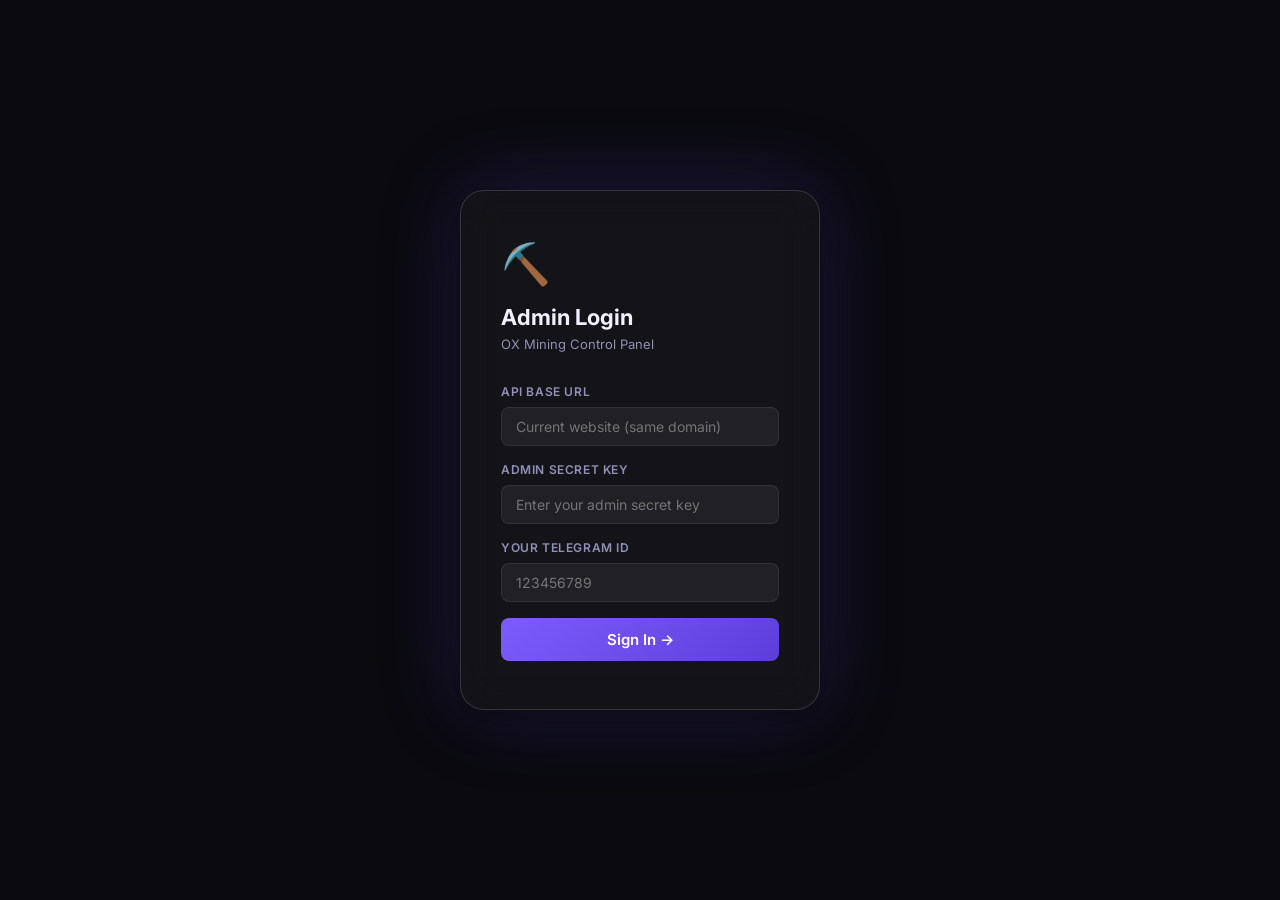
==== commit c0fd40ab: "Use same-origin API in admin panel" ====
--- a/admin/index.html
+++ b/admin/index.html
@@ -418,7 +418,7 @@
     <div id="login-error" class="error-notice" style="display:none;"></div>
     <div class="form-group">
       <label>API Base URL</label>
-      <input type="text" id="api-url" value="http://localhost:5000" placeholder="https://your-api.com" />
+      <input type="text" id="api-url" placeholder="Current website (same domain)" />
     </div>
     <div class="form-group">
       <label>Admin Secret Key</label>
@@ -761,7 +761,7 @@
 
 // ── Auth ──────────────────────────────────────────────────────────────
 function doLogin() {
-  const url = document.getElementById('api-url').value.trim().replace(/\/$/, '');
+  const url = (document.getElementById('api-url').value.trim() || window.location.origin).replace(/\/$/, '');
   const key = document.getElementById('admin-key').value.trim();
   const tid = document.getElementById('admin-telegram-id').value.trim();
 
